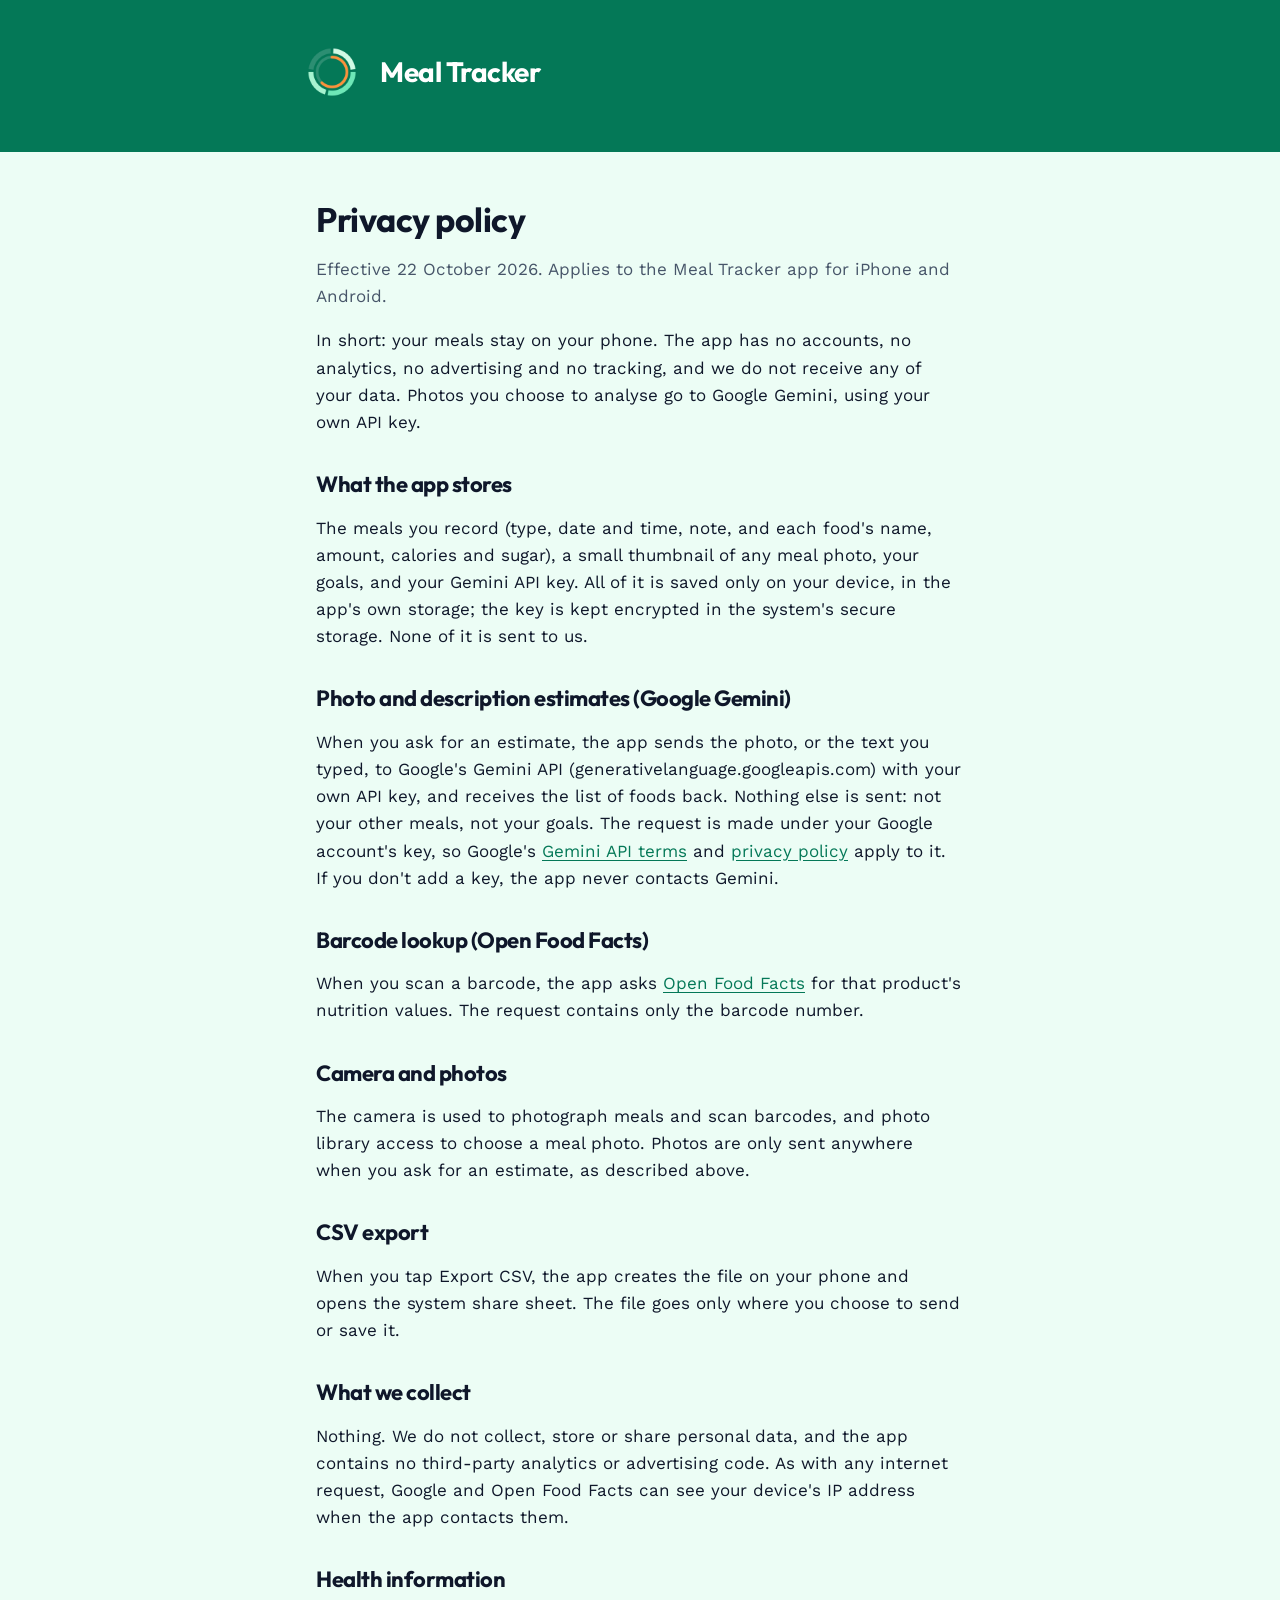
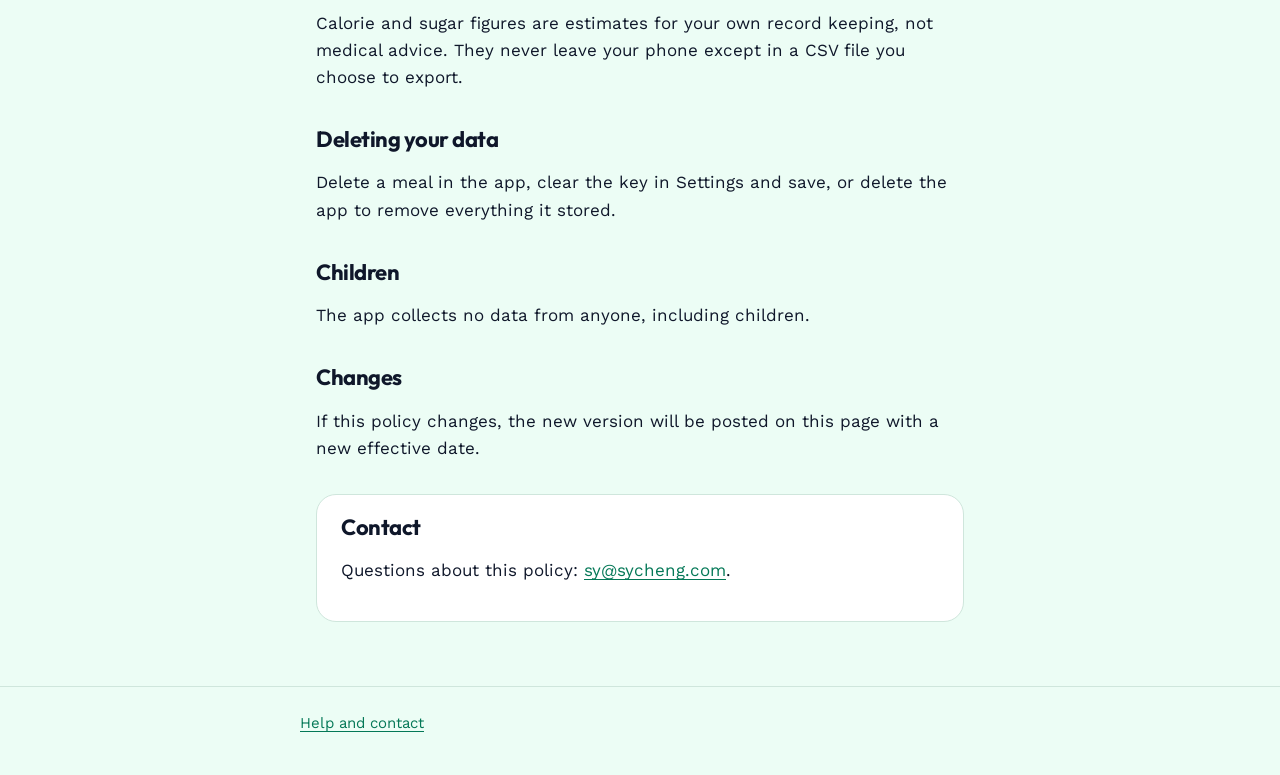
==== privacy.html @ 0d0a7367 "Support page and privacy policy for Meal Tracker Co-Authored-By: Claude Opus 5.5 <noreply@anthropic." ====
<!doctype html>
<html lang="en">
<head>
  <meta charset="utf-8">
  <meta name="viewport" content="width=device-width, initial-scale=1">
  <title>Meal Tracker privacy policy</title>
  <meta name="description" content="Meal Tracker keeps your meals on your phone and collects no personal data.">
  <link rel="icon" href="favicon.png">
  <link rel="apple-touch-icon" href="icon-180.png">
  <link rel="preconnect" href="https://fonts.googleapis.com">
  <link rel="preconnect" href="https://fonts.gstatic.com" crossorigin>
  <link href="https://fonts.googleapis.com/css2?family=Outfit:wght@700&family=Work+Sans:wght@400;700&display=swap" rel="stylesheet">
  <link rel="stylesheet" href="style.css">
</head>
<body>
  <header class="band">
    <div class="wrap">
      <a class="brand" href="./">
        <img src="icon-180.png" alt="">
        <span>Meal Tracker</span>
      </a>
    </div>
  </header>

  <main class="wrap">
    <h1>Privacy policy</h1>
    <p class="meta">Effective 22 October 2026. Applies to the Meal Tracker app for iPhone and Android.</p>

    <p>In short: your meals stay on your phone. The app has no accounts, no analytics, no advertising and no tracking, and we do not receive any of your data. Photos you choose to analyse go to Google Gemini, using your own API key.</p>

    <h2>What the app stores</h2>
    <p>The meals you record (type, date and time, note, and each food's name, amount, calories and sugar), a small thumbnail of any meal photo, your goals, and your Gemini API key. All of it is saved only on your device, in the app's own storage; the key is kept encrypted in the system's secure storage. None of it is sent to us.</p>

    <h2>Photo and description estimates (Google Gemini)</h2>
    <p>When you ask for an estimate, the app sends the photo, or the text you typed, to Google's Gemini API (generativelanguage.googleapis.com) with your own API key, and receives the list of foods back. Nothing else is sent: not your other meals, not your goals. The request is made under your Google account's key, so Google's <a href="https://ai.google.dev/gemini-api/terms">Gemini API terms</a> and <a href="https://policies.google.com/privacy">privacy policy</a> apply to it. If you don't add a key, the app never contacts Gemini.</p>

    <h2>Barcode lookup (Open Food Facts)</h2>
    <p>When you scan a barcode, the app asks <a href="https://world.openfoodfacts.org">Open Food Facts</a> for that product's nutrition values. The request contains only the barcode number.</p>

    <h2>Camera and photos</h2>
    <p>The camera is used to photograph meals and scan barcodes, and photo library access to choose a meal photo. Photos are only sent anywhere when you ask for an estimate, as described above.</p>

    <h2>CSV export</h2>
    <p>When you tap Export CSV, the app creates the file on your phone and opens the system share sheet. The file goes only where you choose to send or save it.</p>

    <h2>What we collect</h2>
    <p>Nothing. We do not collect, store or share personal data, and the app contains no third-party analytics or advertising code. As with any internet request, Google and Open Food Facts can see your device's IP address when the app contacts them.</p>

    <h2>Health information</h2>
    <p>Calorie and sugar figures are estimates for your own record keeping, not medical advice. They never leave your phone except in a CSV file you choose to export.</p>

    <h2>Deleting your data</h2>
    <p>Delete a meal in the app, clear the key in Settings and save, or delete the app to remove everything it stored.</p>

    <h2>Children</h2>
    <p>The app collects no data from anyone, including children.</p>

    <h2>Changes</h2>
    <p>If this policy changes, the new version will be posted on this page with a new effective date.</p>

    <section class="contact">
      <h2>Contact</h2>
      <p>Questions about this policy: <a href="mailto:sy@sycheng.com?subject=Meal%20Tracker%20privacy">sy@sycheng.com</a>.</p>
    </section>
  </main>

  <footer>
    <div class="wrap">
      <a href="./">Help and contact</a>
    </div>
  </footer>
</body>
</html>
---- style.css ----
:root {
  --band: #047857;
  --ink: #0f172a;
  --muted: #475569;
  --mist: #ecfdf5;
  --paper: #ffffff;
  --line: #cfe6dc;
  --link: #047857;
  color-scheme: light;
}
@media (prefers-color-scheme: dark) {
  :root:not([data-theme="light"]) {
    --ink: #e6f2ee;
    --muted: #9db5ac;
    --mist: #0e1a17;
    --paper: #13221e;
    --line: #24403a;
    --link: #34d399;
    color-scheme: dark;
  }
}
* { box-sizing: border-box; }
body {
  margin: 0;
  background: var(--mist);
  color: var(--ink);
  font: 17px/1.6 "Work Sans", system-ui, sans-serif;
}
.band {
  background: var(--band);
  color: #fff;
  padding: 40px 16px 48px;
}
.wrap { max-width: 680px; margin: 0 auto; }
.brand {
  display: flex;
  align-items: center;
  gap: 16px;
  color: #fff;
  text-decoration: none;
}
.brand img { width: 64px; height: 64px; border-radius: 15px; }
.brand span {
  font: 700 28px/1.1 "Outfit", system-ui, sans-serif;
  letter-spacing: -0.5px;
}
.band p { margin: 20px 0 0; max-width: 34em; opacity: 0.9; }
main { padding: 8px 16px 64px; }
h1, h2 {
  font-family: "Outfit", system-ui, sans-serif;
  letter-spacing: -0.5px;
  line-height: 1.15;
}
h1 { font-size: 34px; margin: 40px 0 8px; }
h2 { font-size: 22px; margin: 36px 0 8px; }
p, li { max-width: 38em; }
a { color: var(--link); text-underline-offset: 3px; }
a:focus-visible { outline: 3px solid var(--link); outline-offset: 3px; border-radius: 4px; }
.contact {
  background: var(--paper);
  border: 1px solid var(--line);
  border-radius: 20px;
  padding: 20px 24px;
  margin-top: 32px;
}
.contact h2 { margin-top: 0; }
.meta { color: var(--muted); }
footer {
  border-top: 1px solid var(--line);
  padding: 24px 16px 40px;
  color: var(--muted);
  font-size: 15px;
}
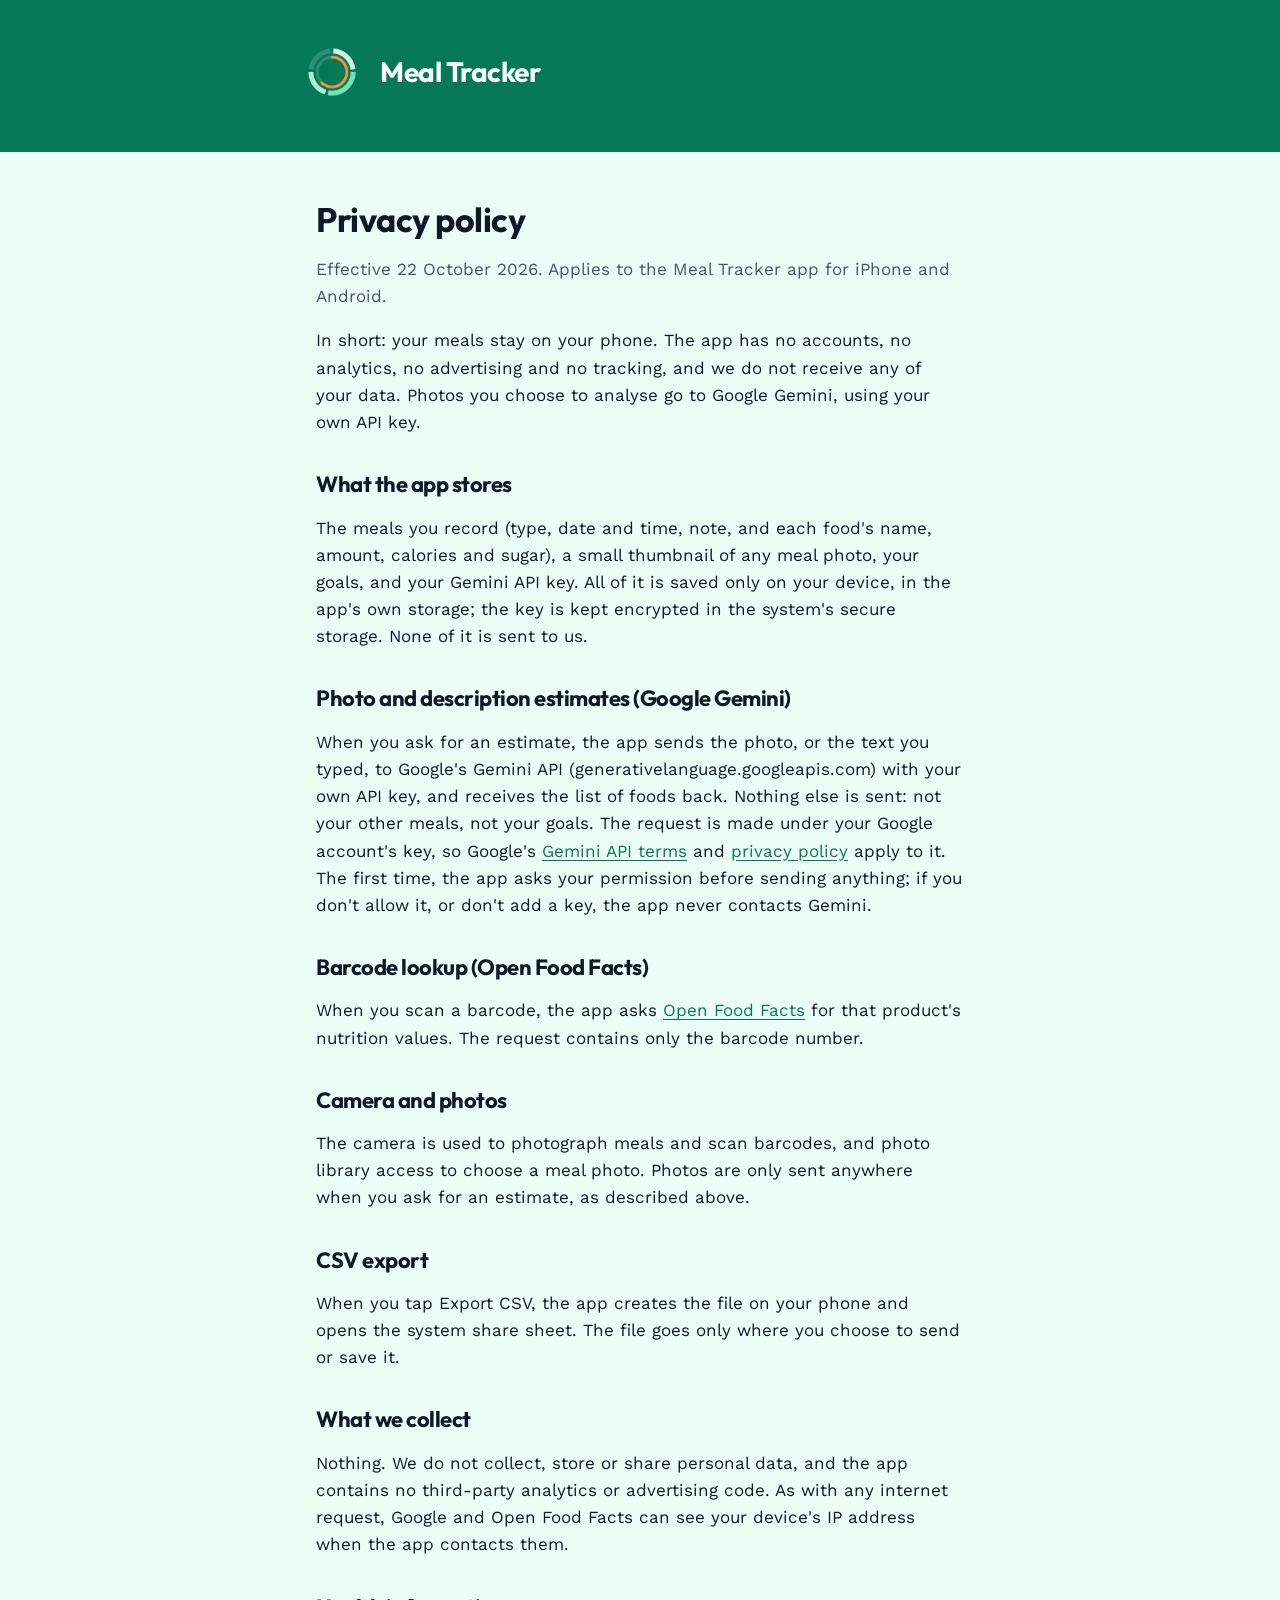
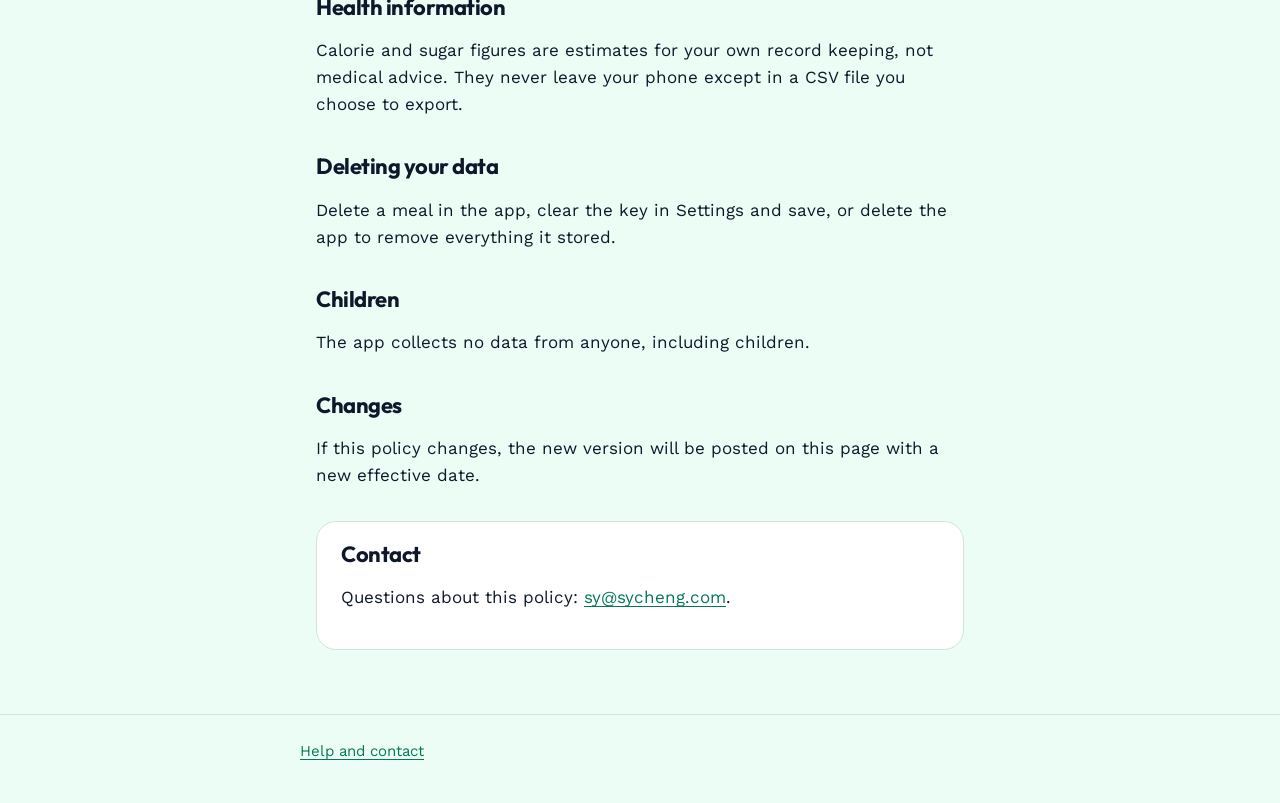
==== commit 3e95752c: "Mention the permission prompt before Gemini is first used Co-Authored-By: Claude Opus 5.5 <noreply@a" ====
--- a/privacy.html
+++ b/privacy.html
@@ -32,7 +32,7 @@
     <p>The meals you record (type, date and time, note, and each food's name, amount, calories and sugar), a small thumbnail of any meal photo, your goals, and your Gemini API key. All of it is saved only on your device, in the app's own storage; the key is kept encrypted in the system's secure storage. None of it is sent to us.</p>
 
     <h2>Photo and description estimates (Google Gemini)</h2>
-    <p>When you ask for an estimate, the app sends the photo, or the text you typed, to Google's Gemini API (generativelanguage.googleapis.com) with your own API key, and receives the list of foods back. Nothing else is sent: not your other meals, not your goals. The request is made under your Google account's key, so Google's <a href="https://ai.google.dev/gemini-api/terms">Gemini API terms</a> and <a href="https://policies.google.com/privacy">privacy policy</a> apply to it. If you don't add a key, the app never contacts Gemini.</p>
+    <p>When you ask for an estimate, the app sends the photo, or the text you typed, to Google's Gemini API (generativelanguage.googleapis.com) with your own API key, and receives the list of foods back. Nothing else is sent: not your other meals, not your goals. The request is made under your Google account's key, so Google's <a href="https://ai.google.dev/gemini-api/terms">Gemini API terms</a> and <a href="https://policies.google.com/privacy">privacy policy</a> apply to it. The first time, the app asks your permission before sending anything; if you don't allow it, or don't add a key, the app never contacts Gemini.</p>
 
     <h2>Barcode lookup (Open Food Facts)</h2>
     <p>When you scan a barcode, the app asks <a href="https://world.openfoodfacts.org">Open Food Facts</a> for that product's nutrition values. The request contains only the barcode number.</p>
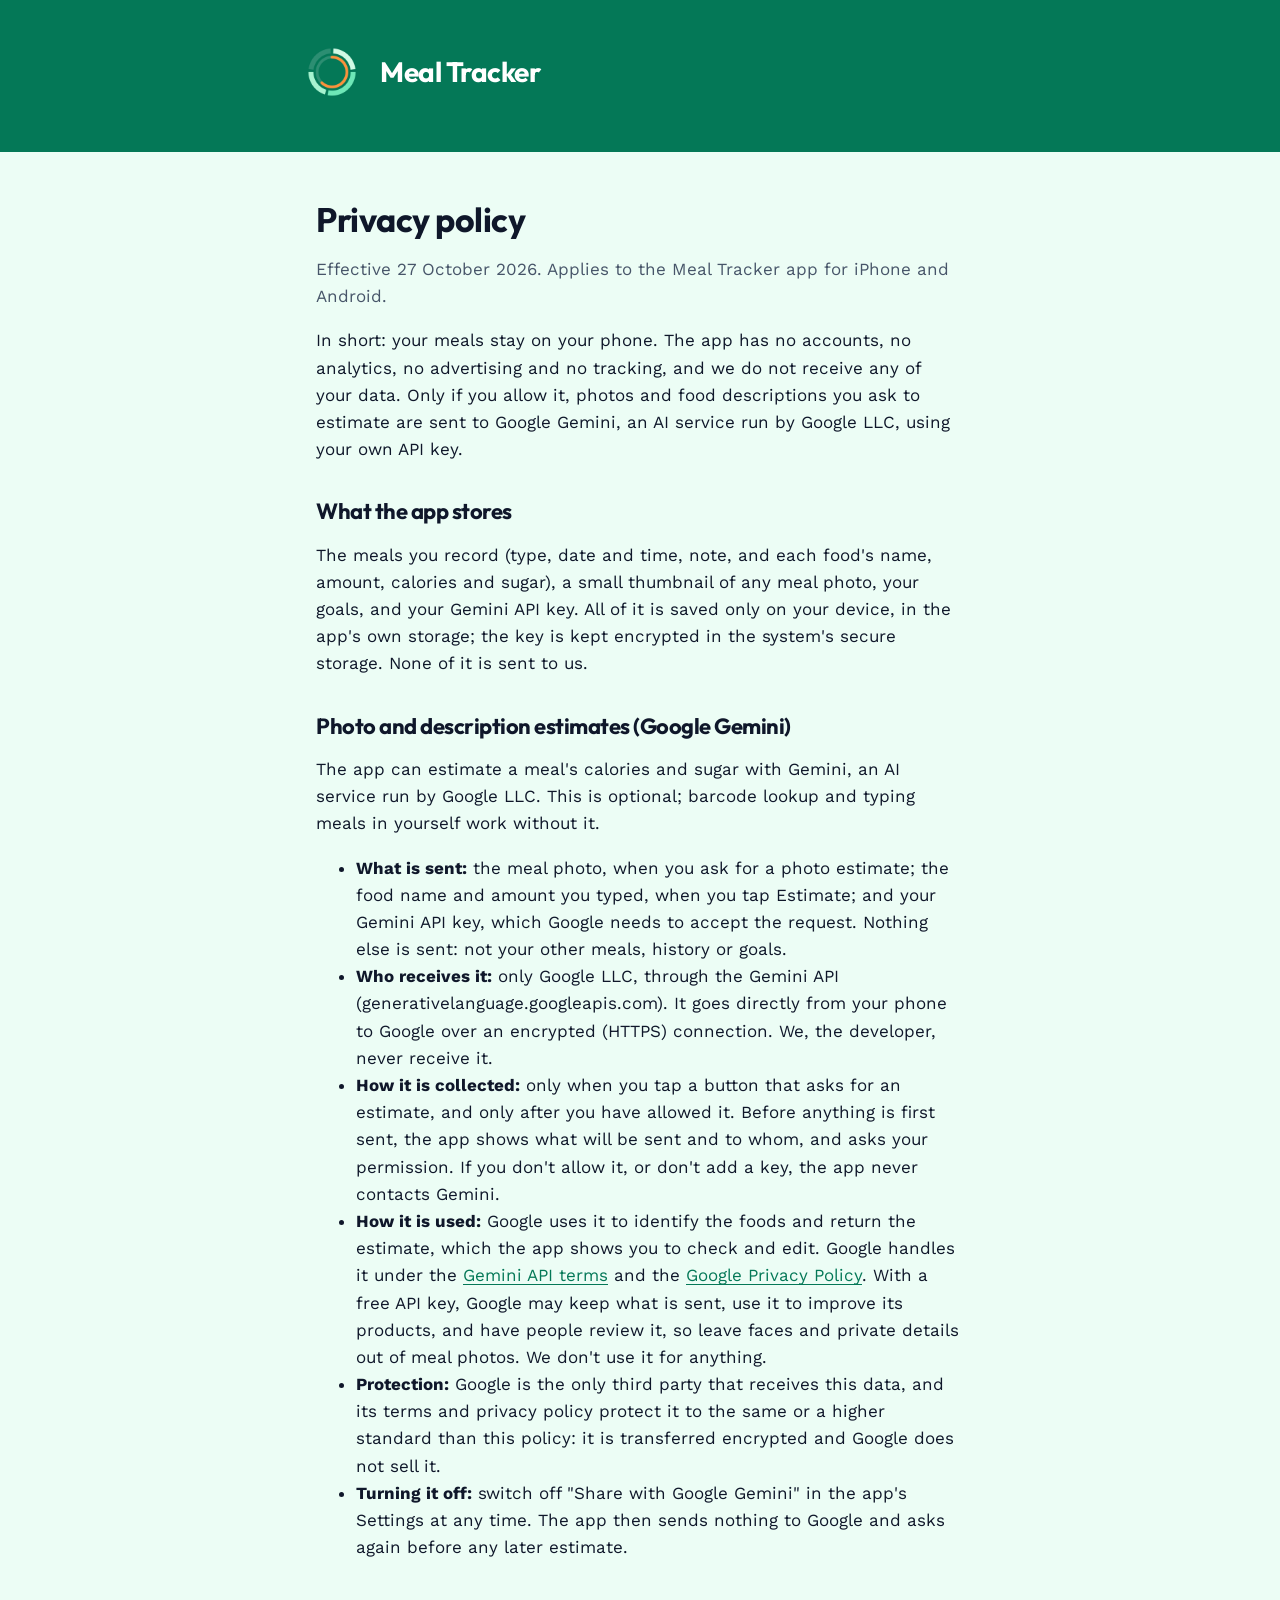
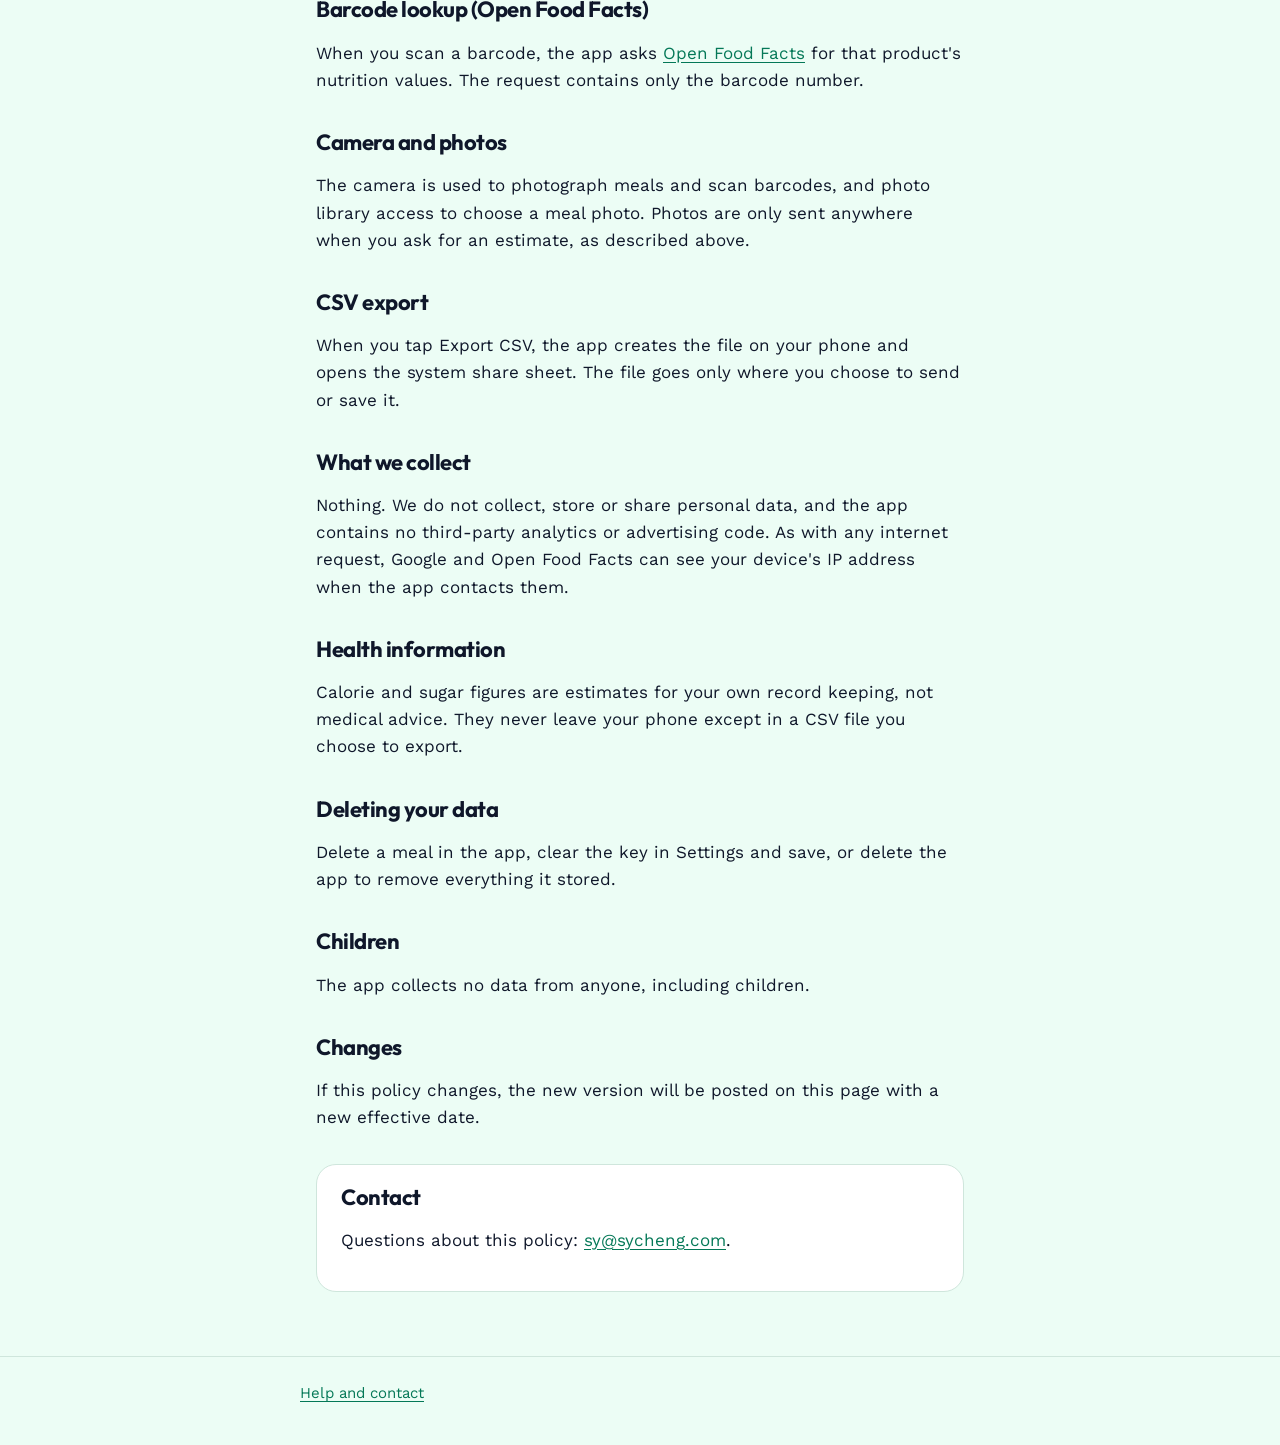
==== commit 945c37b2: "Privacy policy: detail what goes to Google Gemini and how to turn it off Co-Authored-By: Claude Opus" ====
--- a/privacy.html
+++ b/privacy.html
@@ -24,15 +24,23 @@
 
   <main class="wrap">
     <h1>Privacy policy</h1>
-    <p class="meta">Effective 22 October 2026. Applies to the Meal Tracker app for iPhone and Android.</p>
+    <p class="meta">Effective 27 October 2026. Applies to the Meal Tracker app for iPhone and Android.</p>
 
-    <p>In short: your meals stay on your phone. The app has no accounts, no analytics, no advertising and no tracking, and we do not receive any of your data. Photos you choose to analyse go to Google Gemini, using your own API key.</p>
+    <p>In short: your meals stay on your phone. The app has no accounts, no analytics, no advertising and no tracking, and we do not receive any of your data. Only if you allow it, photos and food descriptions you ask to estimate are sent to Google Gemini, an AI service run by Google LLC, using your own API key.</p>
 
     <h2>What the app stores</h2>
     <p>The meals you record (type, date and time, note, and each food's name, amount, calories and sugar), a small thumbnail of any meal photo, your goals, and your Gemini API key. All of it is saved only on your device, in the app's own storage; the key is kept encrypted in the system's secure storage. None of it is sent to us.</p>
 
     <h2>Photo and description estimates (Google Gemini)</h2>
-    <p>When you ask for an estimate, the app sends the photo, or the text you typed, to Google's Gemini API (generativelanguage.googleapis.com) with your own API key, and receives the list of foods back. Nothing else is sent: not your other meals, not your goals. The request is made under your Google account's key, so Google's <a href="https://ai.google.dev/gemini-api/terms">Gemini API terms</a> and <a href="https://policies.google.com/privacy">privacy policy</a> apply to it. The first time, the app asks your permission before sending anything; if you don't allow it, or don't add a key, the app never contacts Gemini.</p>
+    <p>The app can estimate a meal's calories and sugar with Gemini, an AI service run by Google LLC. This is optional; barcode lookup and typing meals in yourself work without it.</p>
+    <ul>
+      <li><strong>What is sent:</strong> the meal photo, when you ask for a photo estimate; the food name and amount you typed, when you tap Estimate; and your Gemini API key, which Google needs to accept the request. Nothing else is sent: not your other meals, history or goals.</li>
+      <li><strong>Who receives it:</strong> only Google LLC, through the Gemini API (generativelanguage.googleapis.com). It goes directly from your phone to Google over an encrypted (HTTPS) connection. We, the developer, never receive it.</li>
+      <li><strong>How it is collected:</strong> only when you tap a button that asks for an estimate, and only after you have allowed it. Before anything is first sent, the app shows what will be sent and to whom, and asks your permission. If you don't allow it, or don't add a key, the app never contacts Gemini.</li>
+      <li><strong>How it is used:</strong> Google uses it to identify the foods and return the estimate, which the app shows you to check and edit. Google handles it under the <a href="https://ai.google.dev/gemini-api/terms">Gemini API terms</a> and the <a href="https://policies.google.com/privacy">Google Privacy Policy</a>. With a free API key, Google may keep what is sent, use it to improve its products, and have people review it, so leave faces and private details out of meal photos. We don't use it for anything.</li>
+      <li><strong>Protection:</strong> Google is the only third party that receives this data, and its terms and privacy policy protect it to the same or a higher standard than this policy: it is transferred encrypted and Google does not sell it.</li>
+      <li><strong>Turning it off:</strong> switch off "Share with Google Gemini" in the app's Settings at any time. The app then sends nothing to Google and asks again before any later estimate.</li>
+    </ul>
 
     <h2>Barcode lookup (Open Food Facts)</h2>
     <p>When you scan a barcode, the app asks <a href="https://world.openfoodfacts.org">Open Food Facts</a> for that product's nutrition values. The request contains only the barcode number.</p>
